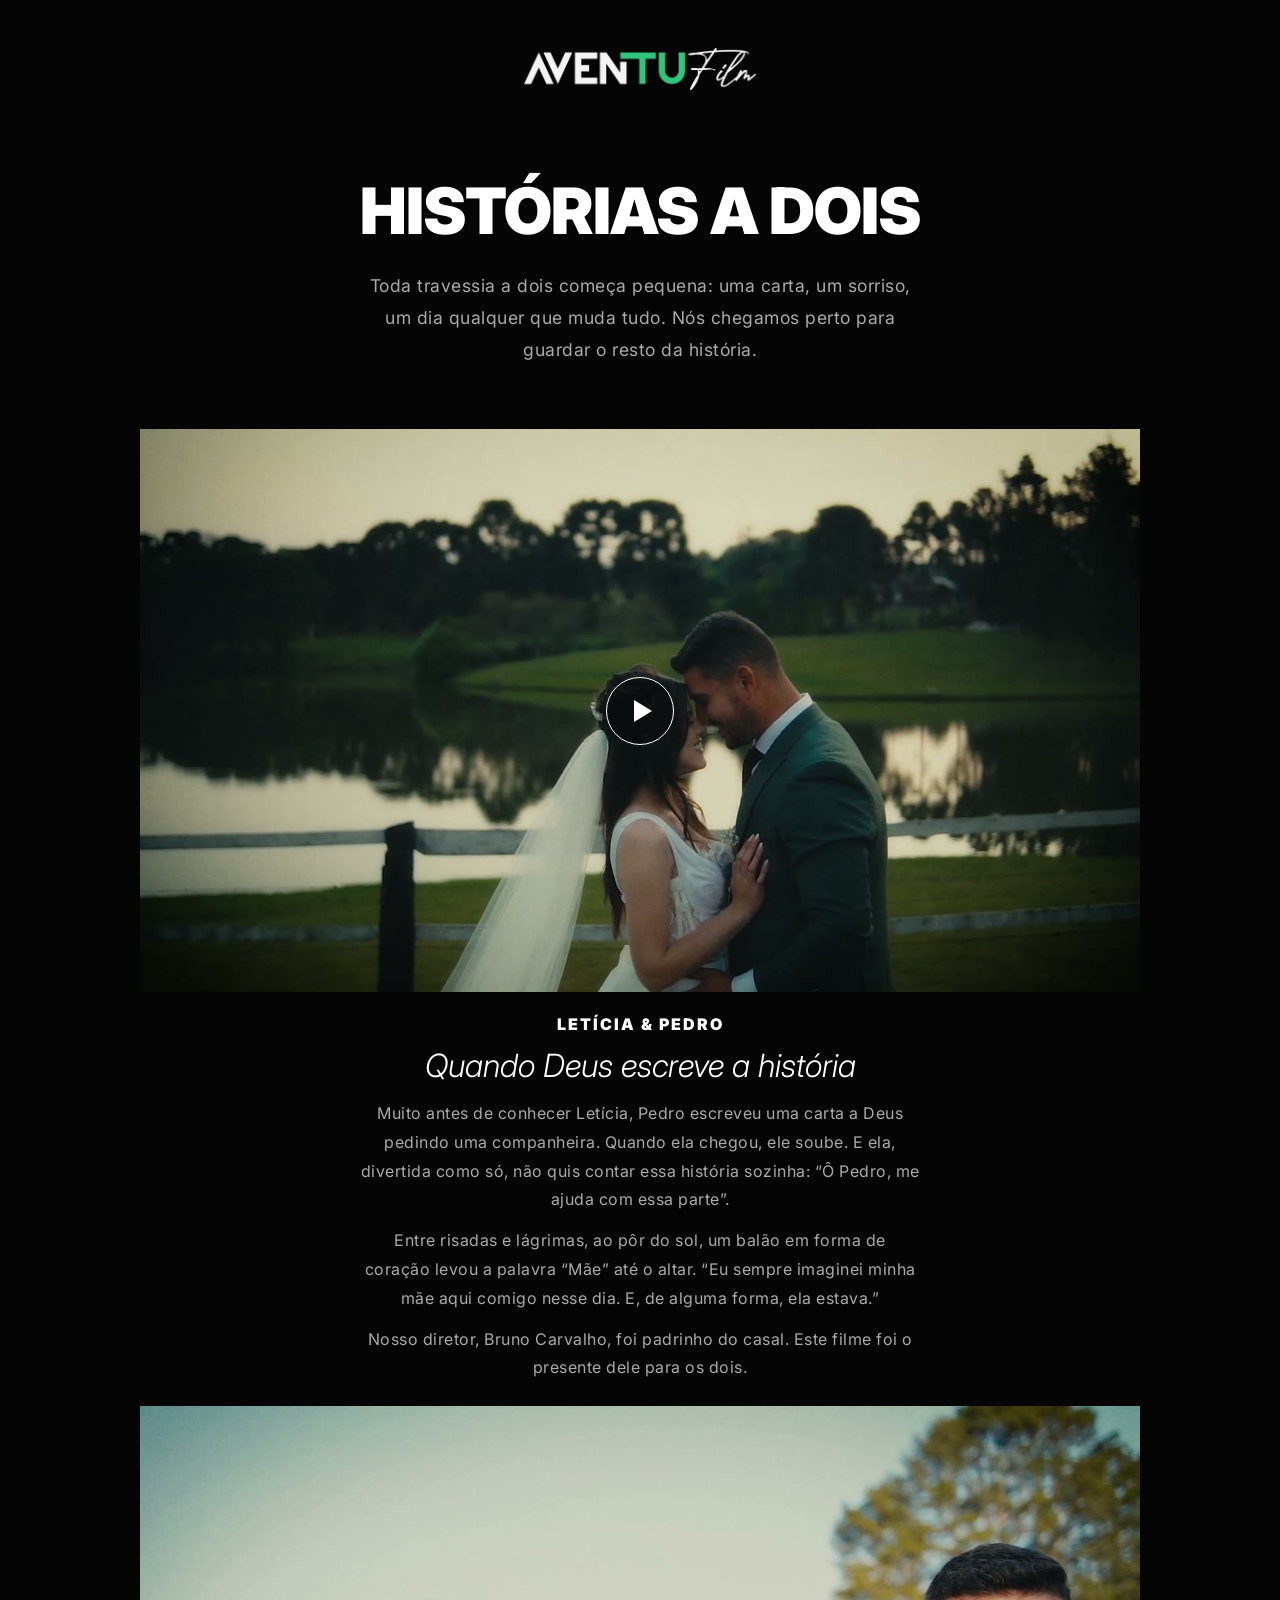
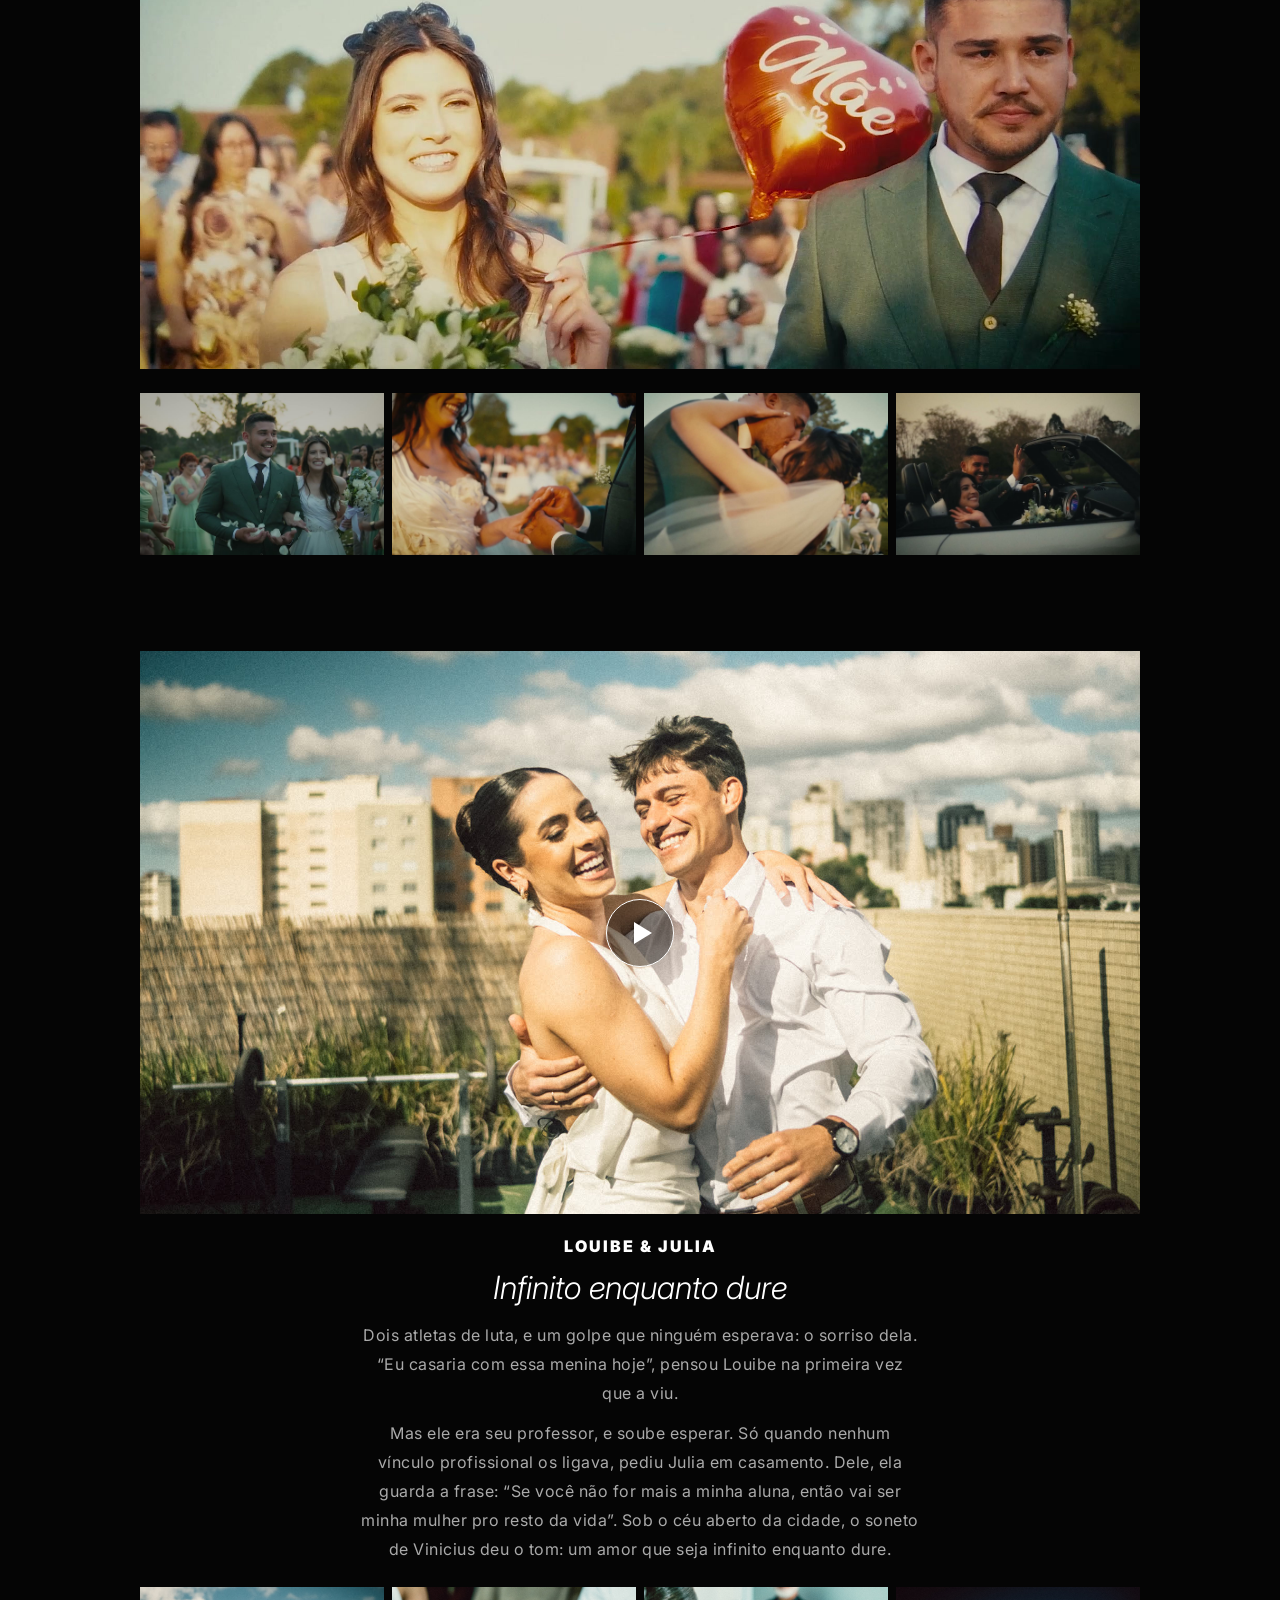
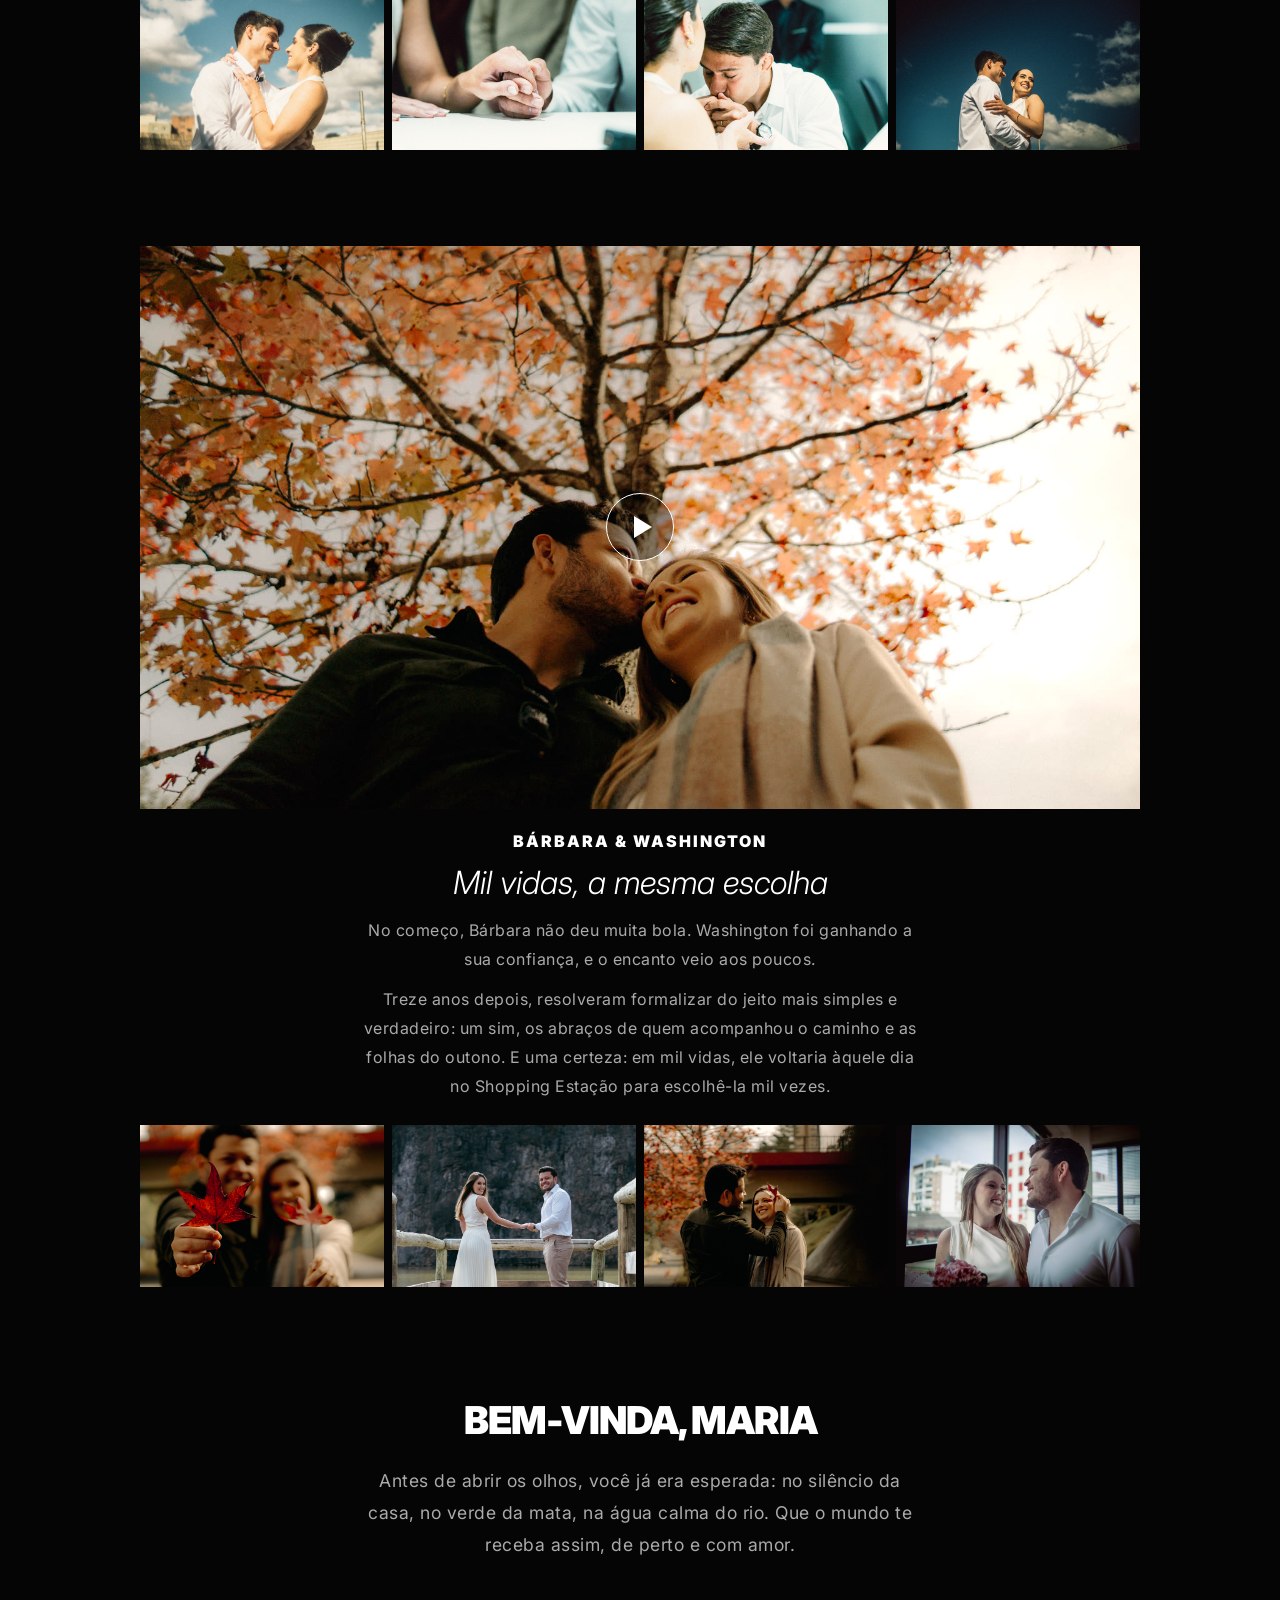
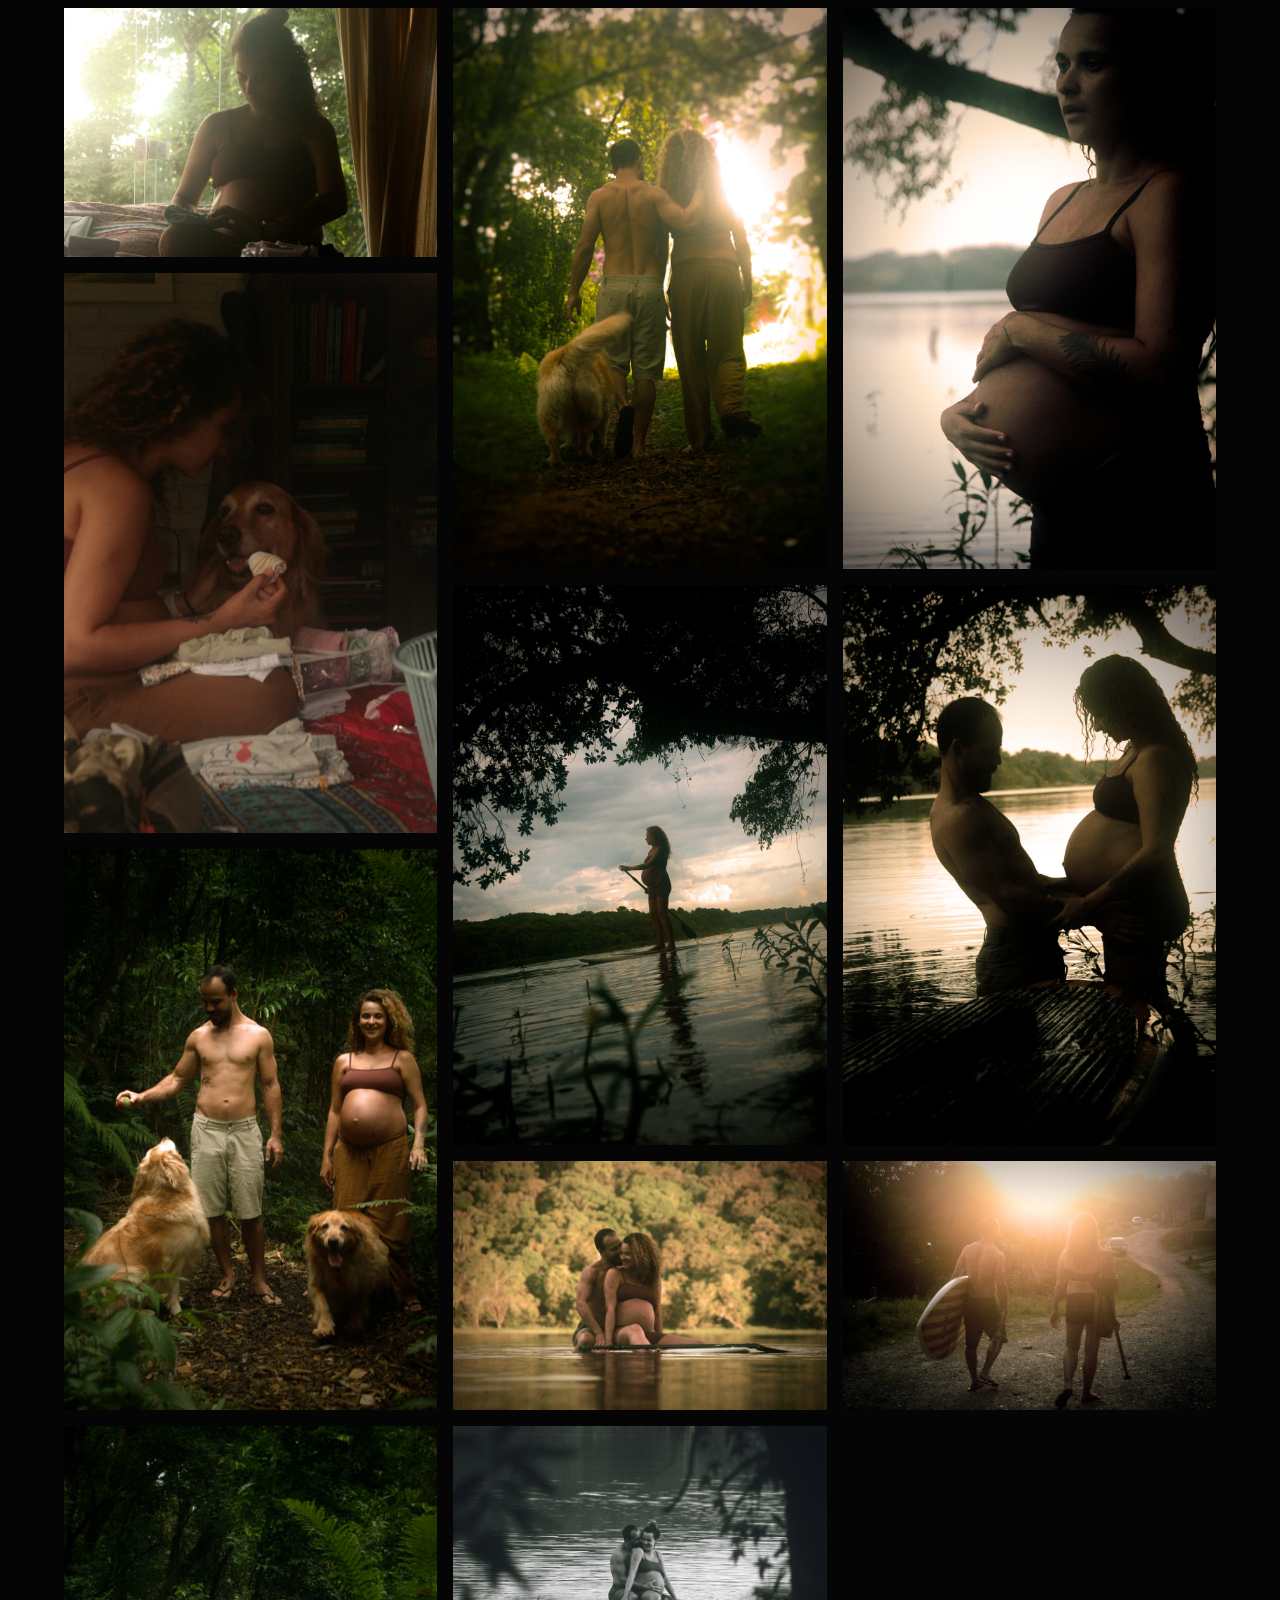
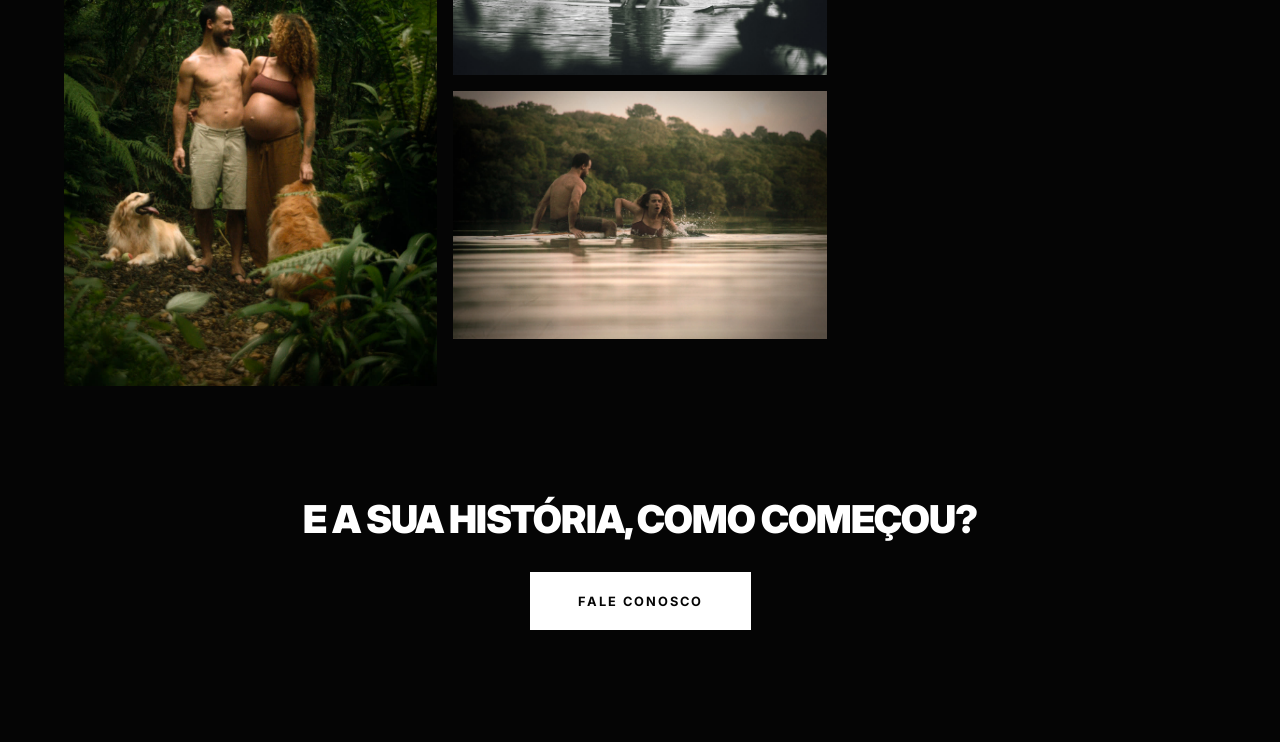
==== historias-a-dois/index.html @ f2e2f042 "Adiciona a página Histórias a dois Co-authored-by: OpenBot <335604065+openbotgit[bot]@users.noreply." ====
<!DOCTYPE html>
<html lang="pt-BR">

<head>
    <meta charset="UTF-8">
    <meta name="viewport" content="width=device-width, initial-scale=1.0">
    <title>Histórias a dois | AventuFilm</title>
    <meta name="description" content="Filmes de casamento e ensaios da AventuFilm.">
    <!-- Página fora do menu: não deve aparecer em buscas -->
    <meta name="robots" content="noindex, nofollow">

    <link rel="icon" href="/favicon.ico?v=3" sizes="any">
    <link rel="icon" type="image/png" href="/favicon-32.png?v=3" sizes="32x32">
    <link rel="apple-touch-icon" href="/assets/img/apple-touch-icon.png?v=3">

    <meta property="og:type" content="website">
    <meta property="og:url" content="https://aventufilm.com.br/historias-a-dois/">
    <meta property="og:title" content="Histórias a dois | AventuFilm">
    <meta property="og:description" content="Filmes de casamento e ensaios da AventuFilm.">
    <meta property="og:image" content="https://aventufilm.com.br/historias-a-dois/img/og.jpg">
    <meta property="og:image:width" content="1200">
    <meta property="og:image:height" content="630">
    <meta name="twitter:card" content="summary_large_image">

    <script async src="https://www.googletagmanager.com/gtag/js?id=G-DMDJPM29SL"></script>
    <script>
        window.dataLayer = window.dataLayer || [];
        function gtag() { dataLayer.push(arguments); }
        gtag('js', new Date());
        gtag('config', 'G-DMDJPM29SL');
    </script>

    <link rel="stylesheet" href="/style.css?v=8">
    <link rel="preconnect" href="https://fonts.googleapis.com">
    <link rel="preconnect" href="https://fonts.gstatic.com" crossorigin>
    <link href="https://fonts.googleapis.com/css2?family=Inter:wght@300;400;500;700;900&display=swap" rel="stylesheet">
    <style>
        .duo-wrap { max-width: 1200px; margin: 0 auto; padding: 0 1.5rem; }
        .duo-top { text-align: center; padding: 3rem 0 0; }
        .duo-top img { height: 42px; width: auto; }
        .duo-intro { text-align: center; padding: 5rem 0 4rem; }
        .duo-intro h1 { font-size: clamp(2.2rem, 7vw, 4rem); }
        .duo-intro p, .duo-section-text { max-width: 560px; margin: 1.5rem auto 0; font-size: 1.1rem; line-height: 1.8; }
        .films { display: grid; gap: 6rem; max-width: 1000px; margin: 0 auto; }
        .film p { max-width: 560px; margin: .75rem auto 0; text-align: center; line-height: 1.8; }
        .film h3 { margin-top: .75rem; text-align: center; font-size: clamp(1.4rem, 3.5vw, 2rem); font-weight: 300; font-style: italic; text-transform: none; letter-spacing: 0; line-height: 1.3; }
        .balloon { display: block; width: 100%; margin-top: 1.5rem; border: 0; padding: 0; background: #111; cursor: zoom-in; }
        .balloon img { display: block; width: 100%; height: auto; }
        .stills { display: grid; grid-template-columns: repeat(4, 1fr); gap: .5rem; margin-top: 1.5rem; }
        .stills button { aspect-ratio: 3 / 2; border: 0; padding: 0; background: #111; cursor: zoom-in; overflow: hidden; }
        .stills img { display: block; width: 100%; height: 100%; object-fit: cover; }
        .film-play { position: relative; display: block; width: 100%; aspect-ratio: 16 / 9; border: 0; padding: 0; background: #111; cursor: pointer; overflow: hidden; }
        .film-play img, .film-play iframe { position: absolute; inset: 0; width: 100%; height: 100%; object-fit: cover; border: 0; transition: transform .6s ease; }
        .film-play:hover img { transform: scale(1.03); }
        .film-play span { position: absolute; top: 50%; left: 50%; width: 68px; height: 68px; margin: -34px 0 0 -34px; border: 1px solid #fff; border-radius: 50%; background: rgba(0, 0, 0, .35); }
        .film-play span::after { content: ""; position: absolute; top: 22px; left: 27px; border-style: solid; border-width: 11px 0 11px 18px; border-color: transparent transparent transparent #fff; }
        .film h2 { margin-top: 1.5rem; text-align: center; font-size: 1rem; letter-spacing: 2px; }
        .essay { padding: 7rem 0 0; text-align: center; }
        .essay h2 { font-size: clamp(1.6rem, 4vw, 2.4rem); }
        .photos { columns: 3; column-gap: 1rem; margin-top: 3rem; }
        .photos button { display: block; width: 100%; margin: 0 0 1rem; padding: 0; border: 0; background: #111; cursor: zoom-in; break-inside: avoid; }
        .photos img { display: block; width: 100%; height: auto; }
        .duo-cta { text-align: center; padding: 7rem 0; }
        .duo-cta h2 { font-size: clamp(1.6rem, 4vw, 2.4rem); margin-bottom: 2rem; }
        dialog { margin: auto; padding: 0; border: 0; background: transparent; max-width: 94vw; max-height: 94vh; }
        dialog::backdrop { background: rgba(0, 0, 0, .94); }
        dialog img { display: block; max-width: 94vw; max-height: 94vh; cursor: zoom-out; }
        @media (max-width: 800px) {
            .films { gap: 4rem; }
            .stills { grid-template-columns: repeat(2, 1fr); }
            .photos { columns: 2; column-gap: .5rem; }
            .photos button { margin-bottom: .5rem; }
        }
    </style>
</head>

<body>
    <main class="duo-wrap">
        <header class="duo-top">
            <a href="/"><img src="/assets/img/logo.png" alt="AventuFilm"></a>
        </header>

        <section class="duo-intro">
            <h1>Histórias a dois</h1>
            <p>Toda travessia a dois começa pequena: uma carta, um sorriso, um dia qualquer que muda tudo. Nós chegamos perto para guardar o resto da história.</p>
        </section>

        <section class="films" aria-label="Filmes de casamento">
            <article class="film">
                <button class="film-play" type="button" data-video="tRZiN6aAvtY" aria-label="Assistir ao filme de Letícia e Pedro">
                    <img src="img/leticia-pedro.jpg" alt="Letícia e Pedro abraçados à beira do lago"><span></span>
                </button>
                <h2>Letícia &amp; Pedro</h2>
                <h3>Quando Deus escreve a história</h3>
                <p>Muito antes de conhecer Letícia, Pedro escreveu uma carta a Deus pedindo uma companheira. Quando ela chegou, ele soube. E ela, divertida como só, não quis contar essa história sozinha: “Ô Pedro, me ajuda com essa parte”.</p>
                <p>Entre risadas e lágrimas, ao pôr do sol, um balão em forma de coração levou a palavra “Mãe” até o altar. “Eu sempre imaginei minha mãe aqui comigo nesse dia. E, de alguma forma, ela estava.”</p>
                <p>Nosso diretor, Bruno Carvalho, foi padrinho do casal. Este filme foi o presente dele para os dois.</p>
                <button type="button" class="balloon"><img src="img/leticia-pedro-balao.jpg" alt="Letícia e Pedro no altar com o balão em forma de coração escrito Mãe" width="1920" height="1080" loading="lazy"></button>
                <div class="stills">
                    <button type="button"><img src="img/leticia-pedro-1.jpg" alt="Letícia e Pedro, cena 1" loading="lazy"></button>
                    <button type="button"><img src="img/leticia-pedro-2.jpg" alt="Letícia e Pedro, cena 2" loading="lazy"></button>
                    <button type="button"><img src="img/leticia-pedro-3.jpg" alt="Letícia e Pedro, cena 3" loading="lazy"></button>
                    <button type="button"><img src="img/leticia-pedro-4.jpg" alt="Letícia e Pedro, cena 4" loading="lazy"></button>
                </div>
            </article>
            <article class="film">
                <button class="film-play" type="button" data-video="ZLOc8lEnWGk" aria-label="Assistir ao filme de Louibe e Julia">
                    <img src="img/loibe-julia.jpg" alt="Cena do filme de Louibe e Julia" loading="lazy"><span></span>
                </button>
                <h2>Louibe &amp; Julia</h2>
                <h3>Infinito enquanto dure</h3>
                <p>Dois atletas de luta, e um golpe que ninguém esperava: o sorriso dela. “Eu casaria com essa menina hoje”, pensou Louibe na primeira vez que a viu.</p>
                <p>Mas ele era seu professor, e soube esperar. Só quando nenhum vínculo profissional os ligava, pediu Julia em casamento. Dele, ela guarda a frase: “Se você não for mais a minha aluna, então vai ser minha mulher pro resto da vida”. Sob o céu aberto da cidade, o soneto de Vinicius deu o tom: um amor que seja infinito enquanto dure.</p>
                <div class="stills">
                    <button type="button"><img src="img/loibe-julia-1.jpg" alt="Louibe e Julia, cena 1" loading="lazy"></button>
                    <button type="button"><img src="img/loibe-julia-2.jpg" alt="Louibe e Julia, cena 2" loading="lazy"></button>
                    <button type="button"><img src="img/loibe-julia-3.jpg" alt="Louibe e Julia, cena 3" loading="lazy"></button>
                    <button type="button"><img src="img/loibe-julia-4.jpg" alt="Louibe e Julia, cena 4" loading="lazy"></button>
                </div>
            </article>
            <article class="film">
                <button class="film-play" type="button" data-video="5UV-rMK9a9Q" aria-label="Assistir ao filme de Bárbara e Washington">
                    <img src="img/barbara-washington.jpg" style="object-position: center bottom" alt="Cena do filme de Bárbara e Washington" loading="lazy"><span></span>
                </button>
                <h2>Bárbara &amp; Washington</h2>
                <h3>Mil vidas, a mesma escolha</h3>
                <p>No começo, Bárbara não deu muita bola. Washington foi ganhando a sua confiança, e o encanto veio aos poucos.</p>
                <p>Treze anos depois, resolveram formalizar do jeito mais simples e verdadeiro: um sim, os abraços de quem acompanhou o caminho e as folhas do outono. E uma certeza: em mil vidas, ele voltaria àquele dia no Shopping Estação para escolhê-la mil vezes.</p>
                <div class="stills">
                    <button type="button"><img src="img/barbara-washington-1.jpg" alt="Bárbara e Washington, cena 1" loading="lazy"></button>
                    <button type="button"><img src="img/barbara-washington-2.jpg" alt="Bárbara e Washington, cena 2" loading="lazy"></button>
                    <button type="button"><img src="img/barbara-washington-3.jpg" alt="Bárbara e Washington, cena 3" loading="lazy"></button>
                    <button type="button"><img src="img/barbara-washington-4.jpg" alt="Bárbara e Washington, cena 4" loading="lazy"></button>
                </div>
            </article>
        </section>

        <section class="essay">
            <h2>Bem-vinda, Maria</h2>
            <p class="duo-section-text">Antes de abrir os olhos, você já era esperada: no silêncio da casa, no verde da mata, na água calma do rio. Que o mundo te receba assim, de perto e com amor.</p>
            <div class="photos" id="photos"></div>
        </section>

        <section class="duo-cta">
            <h2>E a sua história, como começou?</h2>
            <a class="btn" href="https://wa.me/554130125541?text=Ol%C3%A1%21%20Vi%20a%20p%C3%A1gina%20Hist%C3%B3rias%20a%20dois%20e%20quero%20conversar." target="_blank" rel="noopener" data-local="historias-a-dois">Fale conosco</a>
        </section>
    </main>

    <dialog id="zoom"><img alt="Foto ampliada"></dialog>

    <script>
        const photos = document.getElementById('photos');
        const zoom = document.getElementById('zoom');
        // Dimensões reais evitam que a página "pule" enquanto as fotos carregam
        const portrait = [2, 3, 4, 5, 6, 10, 11];
        for (let i = 1; i <= 12; i++) {
            const button = document.createElement('button');
            const img = new Image();
            img.width = portrait.includes(i) ? 1066 : 1600;
            img.height = portrait.includes(i) ? 1600 : 1066;
            img.loading = 'lazy';
            img.alt = 'Ensaio de Maria na natureza, foto ' + i;
            img.src = 'img/maria-' + String(i).padStart(2, '0') + '.jpg';
            button.type = 'button';
            button.append(img);
            button.addEventListener('click', () => { zoom.firstElementChild.src = img.src; zoom.showModal(); });
            photos.append(button);
        }
        document.querySelectorAll('.stills button, .balloon').forEach((button) => {
            button.addEventListener('click', () => { zoom.firstElementChild.src = button.firstElementChild.src; zoom.showModal(); });
        });
        zoom.addEventListener('click', () => zoom.close());

        // O player do YouTube só é carregado quando a pessoa pede
        document.querySelectorAll('.film-play').forEach((button) => {
            button.addEventListener('click', () => {
                const frame = document.createElement('iframe');
                frame.src = 'https://www.youtube.com/embed/' + button.dataset.video + '?autoplay=1&rel=0';
                frame.title = button.getAttribute('aria-label');
                frame.allow = 'autoplay; encrypted-media; picture-in-picture; fullscreen';
                frame.allowFullscreen = true;
                const holder = document.createElement('div');
                holder.className = 'film-play';
                holder.append(frame);
                button.replaceWith(holder);
            });
        });

        document.addEventListener('click', (e) => {
            const link = e.target.closest('a[href^="https://wa.me/"]');
            if (link) gtag('event', 'clique_contato', { metodo: 'whatsapp', local: link.dataset.local });
        });
    </script>
</body>

</html>
---- style.css ----
/* Base Reset */
* {
    margin: 0;
    padding: 0;
    box-sizing: border-box;
}

:root {
    --bg-color: #050505;
    --text-primary: #ffffff;
    --text-secondary: #aaaaaa;
    --accent-color: #ffffff;
    /* Mark Bone is mostly stark white on black */
    --overlay-color: rgba(0, 0, 0, 0.4);
    --font-main: 'Inter', sans-serif;
    --transition-smooth: all 0.4s ease;
}

html {
    scroll-behavior: smooth;
    font-size: 16px;
}

body {
    background-color: var(--bg-color);
    color: var(--text-primary);
    font-family: var(--font-main);
    line-height: 1.5;
    overflow-x: hidden;
}

/* Layout */
.container {
    max-width: 1400px;
    margin: 0 auto;
    padding: 0 4rem;
}

.section {
    padding: 8rem 0;
}

/* Typography */
h1,
h2,
h3,
h4 {
    font-weight: 900;
    line-height: 1.1;
    text-transform: uppercase;
    letter-spacing: -1px;
}

p {
    color: var(--text-secondary);
    font-size: 1rem;
    font-weight: 400;
    letter-spacing: 0.5px;
}

/* Header & Nav */
.header {
    position: fixed;
    top: 0;
    left: 0;
    width: 100%;
    padding: 2.5rem 0;
    z-index: 1000;
    transition: var(--transition-smooth);
}

.header.scrolled {
    padding: 1.5rem 0;
    background-color: rgba(5, 5, 5, 0.95);
    backdrop-filter: blur(5px);
}

.header-container {
    display: flex;
    justify-content: space-between;
    align-items: center;
}

.logo img {
    height: 40px;
    width: auto;
}

.nav-list {
    display: flex;
    list-style: none;
    gap: 2.5rem;
}

.nav-link {
    color: var(--text-primary);
    text-decoration: none;
    font-size: 0.8rem;
    font-weight: 500;
    text-transform: uppercase;
    letter-spacing: 2px;
    transition: var(--transition-smooth);
}

.nav-link:hover {
    color: var(--text-secondary);
}

/* Menu Toggle (Mobile) */
.menu-toggle {
    display: none;
    cursor: pointer;
    flex-direction: column;
    gap: 6px;
    z-index: 1001;
}

.menu-toggle span {
    width: 30px;
    height: 2px;
    background-color: var(--text-primary);
    transition: var(--transition-smooth);
}

/* Hero Section & Slideshow */
.hero {
    height: 100vh;
    position: relative;
    display: flex;
    align-items: center;
    justify-content: center;
    text-align: center;
    overflow: hidden;
    background-color: #000;
}

.hero-slideshow {
    position: absolute;
    top: 0;
    left: 0;
    width: 100%;
    height: 100%;
    z-index: 1;
}

.hero-slide {
    position: absolute;
    top: 0;
    left: 0;
    width: 100%;
    height: 100%;
    background-size: cover;
    background-position: center;
    opacity: 0;
    transition: opacity 1.5s ease-in-out;
    filter: brightness(0.65);
    z-index: 1;
}

.hero-slide.active {
    opacity: 1;
    z-index: 2;
}

.hero-slide.ken-burns {
    animation: kenBurns 12s ease-in-out infinite alternate;
}

@keyframes kenBurns {
    0% {
        transform: scale(1) translate(0, 0);
    }

    100% {
        transform: scale(1.1) translate(-2%, -1%);
    }
}

.hero-overlay {
    position: absolute;
    top: 0;
    left: 0;
    width: 100%;
    height: 100%;
    background: radial-gradient(circle at center, rgba(0, 0, 0, 0.15) 0%, rgba(0, 0, 0, 0.65) 100%), rgba(0, 0, 0, 0.35);
    z-index: 3;
    pointer-events: none;
}

.hero-content {
    position: relative;
    z-index: 4;
}

.hero-title {
    font-size: 8rem;
    color: #fff;
    margin-bottom: 1rem;
    letter-spacing: -3px;
}

.hero-subtitle {
    font-size: 1.2rem;
    font-weight: 500;
    letter-spacing: 6px;
    color: #fff;
    text-transform: uppercase;
}

/* Buttons */
.btn {
    display: inline-block;
    padding: 1.2rem 3rem;
    background-color: var(--text-primary);
    color: var(--bg-color);
    text-decoration: none;
    font-weight: 700;
    text-transform: uppercase;
    letter-spacing: 2px;
    font-size: 0.8rem;
    transition: var(--transition-smooth);
}

.btn:hover {
    background-color: #ddd;
}

.btn.btn-outline {
    background-color: transparent;
    color: var(--text-primary);
    border: 1px solid var(--text-primary);
}

.btn.btn-outline:hover {
    background-color: var(--text-primary);
    color: var(--bg-color);
}

/* Botão de orçamento no topo */
.header-cta {
    margin-left: 2.5rem;
    padding: 0.8rem 1.4rem;
    white-space: nowrap;
}

.nav {
    margin-left: auto;
}

.header .nav-link {
    white-space: nowrap;
}

.contact-actions {
    display: flex;
    flex-wrap: wrap;
    justify-content: center;
    gap: 1rem;
}

@media (max-width: 1300px) {
    .header .container {
        padding: 0 1.5rem;
    }

    .header .logo img {
        height: 30px;
    }

    .header .nav-list {
        gap: 1.25rem;
    }

    .header .nav-link {
        letter-spacing: 1px;
    }

    .header-cta {
        margin-left: 1.25rem;
        padding: 0.7rem 0.9rem;
        letter-spacing: 1px;
    }
}

@media (min-width: 769px) and (max-width: 960px) {
    .header .logo img {
        height: 24px;
    }

    .header .nav-list {
        gap: 0.8rem;
    }

    .header .nav-link {
        font-size: 0.68rem;
        letter-spacing: 0;
    }
}

@media (max-width: 768px) {
    .header .container {
        padding: 0 1.25rem;
    }

    .header .logo img {
        height: 26px;
    }

    .header .nav-link {
        letter-spacing: 2px;
    }

    .header-cta {
        margin-left: auto;
        margin-right: 1rem;
        padding: 0.6rem 0.7rem;
        font-size: 0.65rem;
        position: relative;
        z-index: 1001;
    }
}

@media (max-width: 400px) {
    .header .container {
        padding: 0 1rem;
    }

    .header .logo img {
        height: 22px;
    }

    .header-cta {
        margin-right: 0.75rem;
        padding: 0.6rem 0.55rem;
        font-size: 0.6rem;
        letter-spacing: 0.5px;
    }
}

/* Sections Global */
.section-header {
    margin-bottom: 4rem;
    text-align: center;
}

.section-title {
    font-size: 2.5rem;
    margin-bottom: 1rem;
    letter-spacing: 2px;
}

.divider {
    width: 40px;
    height: 2px;
    background-color: var(--text-primary);
    margin: 0 auto;
}

/* Services Section */
.services {
    background-color: #030303;
}

.services-grid {
    display: grid;
    grid-template-columns: repeat(1, 1fr);
    gap: 3rem;
}

@media (min-width: 768px) {
    .services-grid {
        grid-template-columns: repeat(2, 1fr);
        gap: 1.5rem;
    }
}

@media (min-width: 1200px) {
    .services-grid {
        grid-template-columns: repeat(4, 1fr);
    }

    .services-grid .service-card {
        padding: 2.5rem 1.5rem;
    }
}

.service-card {
    padding: 3rem 2rem;
    background: #080808;
    border: 1px solid #111;
    text-align: left;
    transition: var(--transition-smooth);
}

.service-card:hover {
    transform: translateY(-10px);
    border-color: #333;
}

.service-title {
    font-size: 1.5rem;
    margin-bottom: 1rem;
    color: var(--text-primary);
}

.service-desc {
    color: var(--text-secondary);
    line-height: 1.6;
}

/* Portfolio Section */
.portfolio-container {
    display: flex;
    flex-direction: column;
    gap: 4rem;
}

.main-case {
    width: 100%;
    margin-bottom: 2rem;
}

.portfolio-grid {
    display: grid;
    gap: 4rem;
}

.portfolio-grid--duo {
    grid-template-columns: repeat(2, 1fr);
}

.portfolio-grid--quad {
    grid-template-columns: repeat(3, 1fr);
    gap: 2.5rem;
}

@media (max-width: 1024px) {
    .portfolio-grid--quad {
        grid-template-columns: repeat(2, 1fr);
        gap: 3rem;
    }
}

@media (max-width: 768px) {
    .portfolio-grid--duo {
        grid-template-columns: 1fr;
        gap: 2.5rem;
    }
}

@media (max-width: 560px) {
    .portfolio-grid--quad {
        grid-template-columns: 1fr;
        gap: 2.5rem;
    }
}

.case-card {
    position: relative;
    cursor: pointer;
    text-align: left;
    /* Changed to left for a cleaner look */
    width: 100%;
}

.main-case .case-card .case-title {
    font-size: 2.6rem;
    /* Destaque, porém sem exagero */
}

@media (max-width: 768px) {
    .main-case .case-card .case-title {
        font-size: 1.9rem;
    }
}

.case-img-wrapper {
    overflow: hidden;
    position: relative;
    width: 100%;
    padding-top: 56.25%;
    /* 16:9 for main cases */
    margin-bottom: 1.5rem;
    background-color: #111;
}

.portfolio-grid--duo .case-img-wrapper {
    padding-top: 60%;
}

.portfolio-grid--quad .case-img-wrapper {
    padding-top: 66%;
    margin-bottom: 1rem;
}

.portfolio-grid--quad .case-title {
    font-size: 1.15rem;
}

.portfolio-grid--quad .case-category {
    font-size: 0.62rem;
    letter-spacing: 3px;
    margin-bottom: 0.5rem;
}

.case-img {
    position: absolute;
    top: 0;
    left: 0;
    width: 100%;
    height: 100%;
    object-fit: cover;
    transition: transform 1.2s cubic-bezier(0.2, 1, 0.3, 1);
    filter: brightness(0.7);
}

.case-card:hover .case-img {
    transform: scale(1.05);
    filter: brightness(1);
}

.case-category {
    font-size: 0.7rem;
    text-transform: uppercase;
    letter-spacing: 4px;
    color: var(--text-secondary);
    display: block;
    margin-bottom: 0.8rem;
}

.case-title {
    font-size: 1.8rem;
    font-weight: 700;
    line-height: 1.2;
    margin-top: 0.5rem;
}

/* Clients Section (Marquee) */
.clients {
    padding-bottom: 10rem;
    background-color: #050505;
}

.clients-marquee {
    width: 100%;
    overflow: hidden;
    padding: 4rem 0;
    position: relative;
}

.clients-track {
    display: flex;
    width: max-content;
    animation: marquee 25s linear infinite;
    gap: 5rem;
    align-items: center;
}

.clients-track img {
    height: 60px;
    width: auto;
    max-width: 240px;
    object-fit: contain;
    /* Normaliza qualquer logo (colorida ou não) em uma silhueta branca */
    filter: brightness(0) invert(1);
    opacity: 0.55;
    transition: opacity 0.3s;
}

@media (max-width: 768px) {
    .clients-track img {
        height: 48px;
        max-width: 190px;
    }
}

.clients-track img:hover {
    opacity: 1;
}

@keyframes marquee {
    0% {
        transform: translateX(0);
    }

    100% {
        transform: translateX(-50%);
    }
}

/* Team Section */
.team {
    background-color: #0a0a0a;
}

.team-grid {
    display: grid;
    grid-template-columns: repeat(4, 1fr);
    gap: 2rem;
}

.team-member {
    text-align: center;
}

.team-img {
    width: 100%;
    aspect-ratio: 1/1;
    /* Square crop for a clean look */
    object-fit: cover;
    margin-bottom: 1.5rem;
    filter: grayscale(100%);
    transition: var(--transition-smooth);
}

.team-member:hover .team-img {
    filter: grayscale(0%);
}

.team-name {
    font-size: 1.5rem;
    margin-bottom: 0.3rem;
    letter-spacing: 1px;
}

.team-role {
    font-size: 0.8rem;
    text-transform: uppercase;
    letter-spacing: 2px;
    color: var(--text-secondary);
}

/* Contact Section */
.contact-card {
    text-align: center;
    padding: 6rem 0;
}

.contact-title {
    font-size: 4rem;
    margin-bottom: 1rem;
}

.contact-desc {
    margin-bottom: 3rem;
    font-size: 1.2rem;
}

/* Footer */
.footer {
    padding: 4rem 0;
    background-color: #030303;
    text-align: center;
}

.footer-logo {
    height: 30px;
    margin-bottom: 2rem;
    opacity: 0.5;
}

.footer-bottom {
    font-size: 0.8rem;
    color: #444;
    text-transform: uppercase;
    letter-spacing: 1px;
}

/* Scroll Reveal Animations */
.reveal-text {
    opacity: 0;
    transform: translateY(20px);
    transition: opacity 1s ease-out, transform 1s ease-out;
}

.reveal-text.active {
    opacity: 1;
    transform: translateY(0);
}

.reveal-element {
    opacity: 0;
    transform: translateY(40px);
    transition: opacity 1s ease-out, transform 1s ease-out;
}

.reveal-element.active {
    opacity: 1;
    transform: translateY(0);
}

.delay-1 {
    transition-delay: 0.2s;
}

/* Modals (Behance Style) */
.modal {
    position: fixed;
    top: 0;
    left: 0;
    width: 100%;
    height: 100%;
    z-index: 2000;
    opacity: 0;
    pointer-events: none;
    transition: opacity 0.4s ease;
}

.modal.active {
    opacity: 1;
    pointer-events: auto;
}

.modal-overlay {
    position: absolute;
    top: 0;
    left: 0;
    width: 100%;
    height: 100%;
    background: rgba(0, 0, 0, 0.95);
}

.modal-scroll-container {
    position: absolute;
    top: 0;
    left: 0;
    width: 100%;
    height: 100%;
    overflow-y: auto;
    z-index: 5;
    padding: 3rem 1rem;
    scrollbar-width: thin;
    scrollbar-color: #555 transparent;
}

.modal-scroll-container::-webkit-scrollbar {
    width: 6px;
}

.modal-scroll-container::-webkit-scrollbar-thumb {
    background-color: #555;
    border-radius: 6px;
}

.modal-content-wrapper {
    position: relative;
    max-width: 1200px;
    margin: 0 auto;
    background: #0a0a0a;
    border-radius: 8px;
    overflow: hidden;
    padding-bottom: 4rem;
    box-shadow: 0 10px 40px rgba(0, 0, 0, 0.8);
}

.modal-close {
    position: fixed;
    top: 2rem;
    right: 2rem;
    width: 45px;
    height: 45px;
    background: rgba(255, 255, 255, 0.1);
    border-radius: 50%;
    display: flex;
    justify-content: center;
    align-items: center;
    font-size: 2rem;
    color: #fff;
    border: none;
    cursor: pointer;
    z-index: 10;
    backdrop-filter: blur(5px);
    transition: background 0.3s;
}

.modal-close:hover {
    background: rgba(255, 255, 255, 0.2);
}

.modal-header {
    padding: 4rem;
    text-align: center;
}

.modal-title {
    font-size: 3rem;
    margin-bottom: 1rem;
}

.modal-category {
    font-size: 0.9rem;
    color: var(--text-secondary);
    text-transform: uppercase;
    letter-spacing: 2px;
    margin-bottom: 2rem;
    display: block;
}

.modal-desc {
    font-size: 1.1rem;
    max-width: 800px;
    margin: 2rem auto 0;
    line-height: 1.8;
}

.modal-project-link {
    display: inline-block;
    margin-top: 2rem;
    font-size: 0.8rem;
    letter-spacing: 2px;
    text-transform: uppercase;
}

.modal-body-content {
    display: flex;
    flex-direction: column;
    gap: 1rem;
}

.modal-body-content img {
    width: 100%;
    height: auto;
    display: block;
    margin-bottom: 2rem;
}

/* Galeria: stripe horizontal de miniaturas */
.modal-gallery {
    display: flex;
    gap: 0.75rem;
    overflow-x: auto;
    padding: 1rem 0 1.5rem;
    margin: 0;
    scrollbar-width: thin;
}

.modal-gallery .modal-thumb {
    flex: 0 0 auto;
    width: 160px;
    height: 100px;
    object-fit: cover;
    margin-bottom: 0;
    cursor: pointer;
    opacity: 0.65;
    transition: opacity 0.25s ease, transform 0.25s ease;
    border-radius: 2px;
}

.modal-gallery .modal-thumb:hover {
    opacity: 1;
    transform: translateY(-3px);
}

@media (max-width: 560px) {
    .modal-gallery .modal-thumb {
        width: 120px;
        height: 76px;
    }
}

.lightbox {
    position: fixed;
    inset: 0;
    z-index: 3000;
    display: flex;
    align-items: center;
    justify-content: center;
    padding: 4vw;
    background: rgba(0, 0, 0, 0.92);
    opacity: 0;
    pointer-events: none;
    transition: opacity 0.3s ease;
    cursor: zoom-out;
}

.lightbox.active {
    opacity: 1;
    pointer-events: auto;
}

.lightbox img {
    max-width: 100%;
    max-height: 92vh;
    width: auto;
    height: auto;
    object-fit: contain;
    box-shadow: 0 10px 60px rgba(0, 0, 0, 0.6);
}

.modal-video-wrapper {
    position: relative;
    padding-bottom: 56.25%;
    /* 16:9 Aspect Ratio */
    height: 0;
    overflow: hidden;
    margin: 2rem 0;
    background: #000;
}

.modal-video-wrapper iframe,
.modal-video-wrapper video {
    position: absolute;
    top: 0;
    left: 0;
    width: 100%;
    height: 100%;
}

/* Responsive */
@media (max-width: 992px) {
    .hero-title {
        font-size: 5rem;
    }

    .hero-subtitle {
        font-size: 1rem;
    }

    .section-title {
        font-size: 2rem;
    }

    .container {
        padding: 0 2rem;
    }

    .team-grid {
        grid-template-columns: repeat(2, 1fr);
    }
}

@media (max-width: 768px) {
    .nav {
        position: fixed;
        top: 0;
        right: -100%;
        width: 100%;
        height: 100vh;
        background-color: var(--bg-color);
        display: flex;
        justify-content: center;
        align-items: center;
        transition: var(--transition-smooth);
    }

    .nav.active {
        right: 0;
    }

    .nav-list {
        flex-direction: column;
        text-align: center;
        gap: 3rem;
    }

    .nav-link {
        font-size: 1.5rem;
    }

    .menu-toggle {
        display: flex;
    }

    .menu-toggle.active span:nth-child(1) {
        transform: translateY(8px) rotate(45deg);
    }

    .menu-toggle.active span:nth-child(2) {
        transform: translateY(-8px) rotate(-45deg);
    }

    .hero-title {
        font-size: 3.5rem;
    }

    .case-title {
        font-size: 1.8rem;
    }
}

/* About Section */
.about {
    background-color: #050505;
}

.about-grid {
    display: grid;
    grid-template-columns: 1fr;
    gap: 4rem;
    align-items: center;
}

@media (min-width: 992px) {
    .about-grid {
        grid-template-columns: 1.2fr 0.8fr;
    }
}

.about-content {
    text-align: left;
}

.portfolio-intro {
    max-width: 640px;
    margin: 1.5rem auto 0;
    font-size: 1.1rem;
    line-height: 1.8;
    color: var(--text-secondary);
}

.about-text {
    font-size: 1.1rem;
    line-height: 1.8;
    color: var(--text-secondary);
    margin-bottom: 1.5rem;
}

.about-text strong {
    color: var(--text-primary);
    font-weight: 700;
}

.about-img-wrapper {
    overflow: hidden;
    border-radius: 4px;
    border: 1px solid #111;
    background-color: #0a0a0a;
}

.about-img {
    width: 100%;
    height: auto;
    display: block;
    filter: grayscale(100%);
    transition: var(--transition-smooth);
}

.about-img:hover {
    filter: grayscale(0%);
}

/* Footer Social Links */
.footer-socials {
    display: flex;
    justify-content: center;
    gap: 1.5rem;
    margin-bottom: 2rem;
}

.social-link {
    color: #555;
    width: 24px;
    height: 24px;
    display: inline-flex;
    align-items: center;
    justify-content: center;
    transition: color 0.3s, transform 0.3s;
}

.social-link svg {
    width: 100%;
    height: 100%;
}

.social-link:hover {
    color: var(--text-primary);
    transform: translateY(-2px);
}
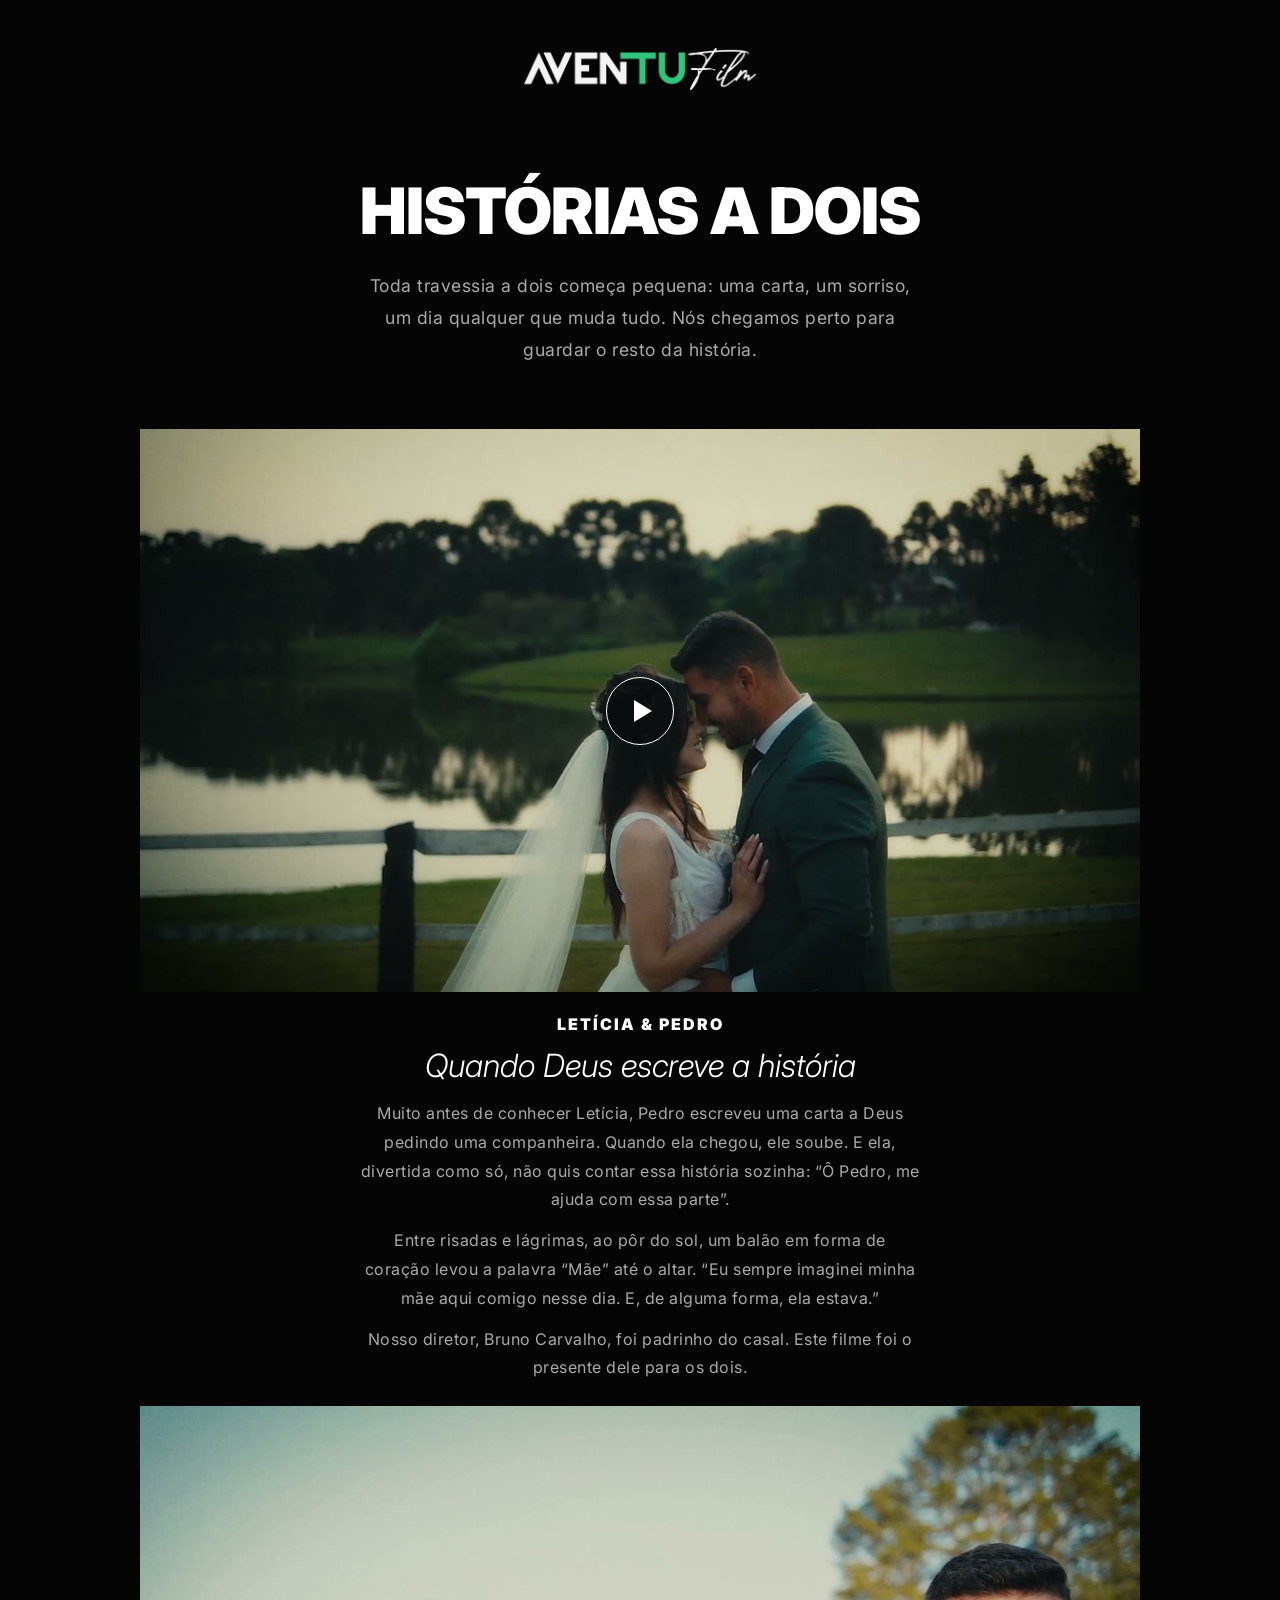
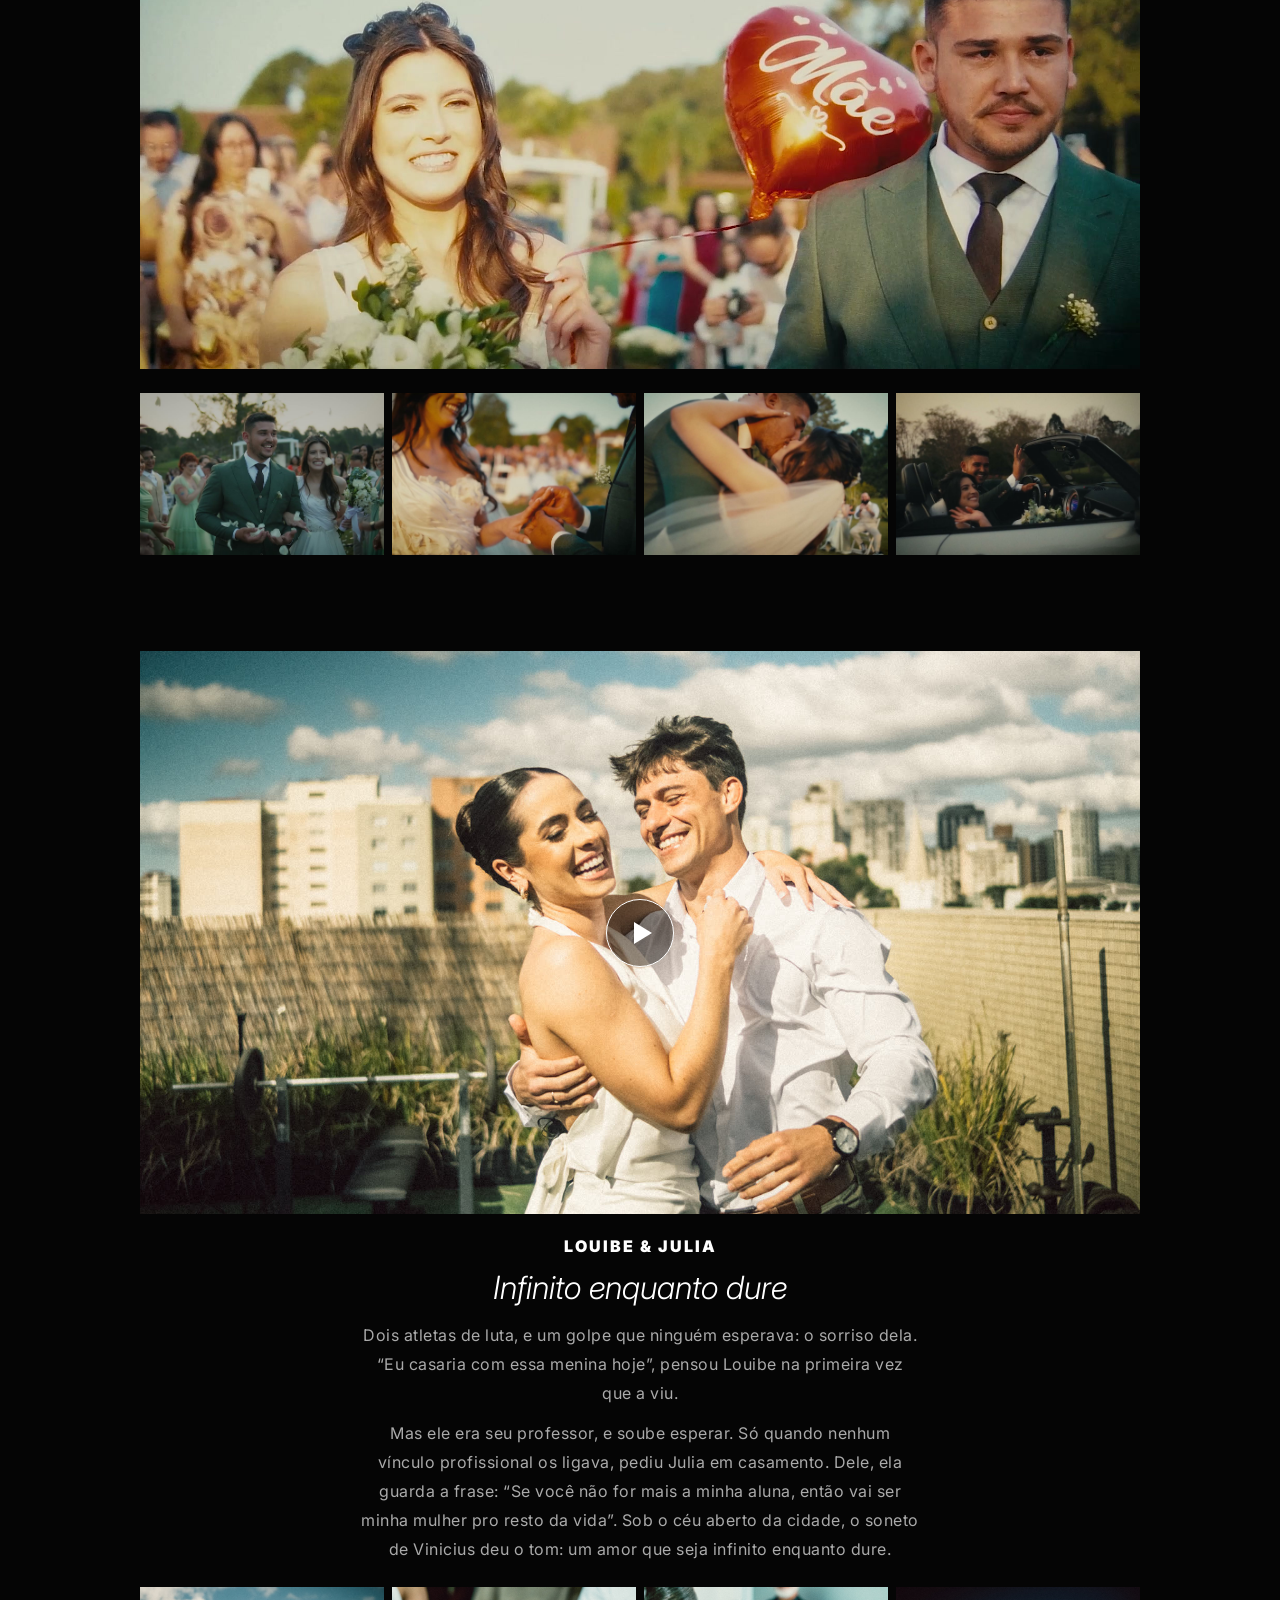
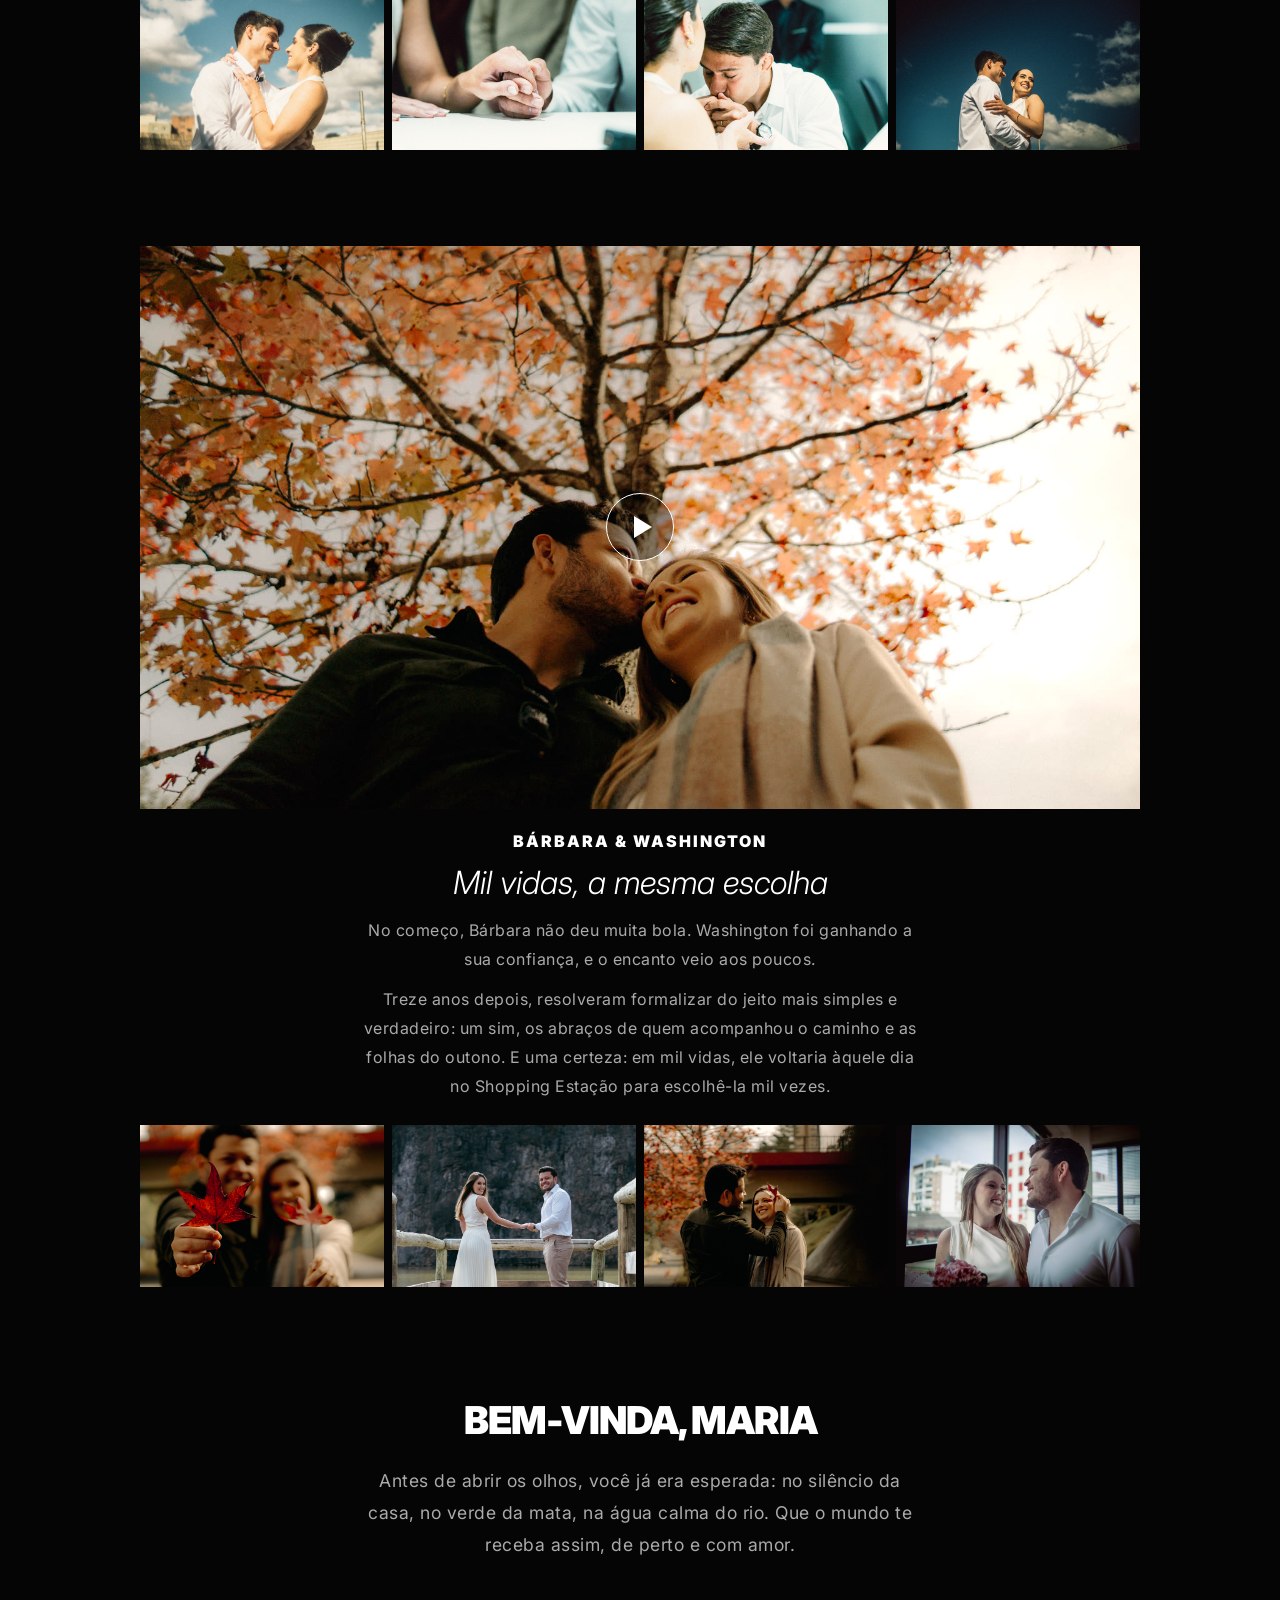
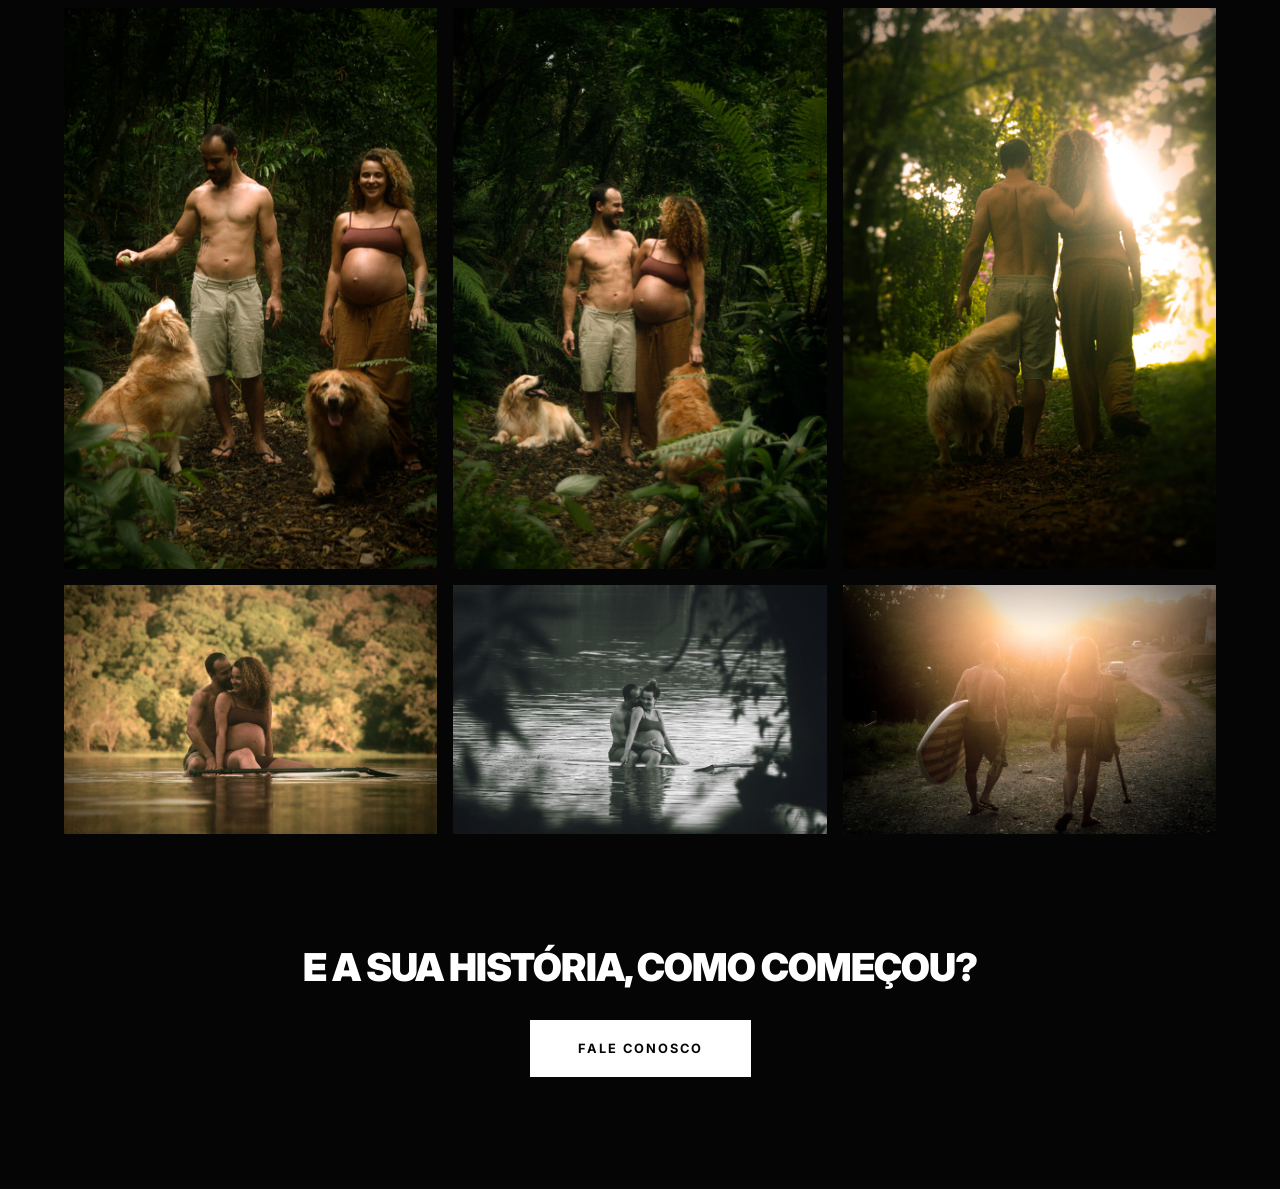
==== commit daad618d: "Deixa seis fotos no ensaio da página Histórias a dois Co-authored-by: OpenBot <335604065+openbotgit[" ====
--- a/historias-a-dois/index.html
+++ b/historias-a-dois/index.html
@@ -57,8 +57,8 @@
         .film h2 { margin-top: 1.5rem; text-align: center; font-size: 1rem; letter-spacing: 2px; }
         .essay { padding: 7rem 0 0; text-align: center; }
         .essay h2 { font-size: clamp(1.6rem, 4vw, 2.4rem); }
-        .photos { columns: 3; column-gap: 1rem; margin-top: 3rem; }
-        .photos button { display: block; width: 100%; margin: 0 0 1rem; padding: 0; border: 0; background: #111; cursor: zoom-in; break-inside: avoid; }
+        .photos { display: grid; grid-template-columns: repeat(3, 1fr); gap: 1rem; align-items: start; margin-top: 3rem; }
+        .photos button { display: block; width: 100%; padding: 0; border: 0; background: #111; cursor: zoom-in; }
         .photos img { display: block; width: 100%; height: auto; }
         .duo-cta { text-align: center; padding: 7rem 0; }
         .duo-cta h2 { font-size: clamp(1.6rem, 4vw, 2.4rem); margin-bottom: 2rem; }
@@ -68,8 +68,7 @@
         @media (max-width: 800px) {
             .films { gap: 4rem; }
             .stills { grid-template-columns: repeat(2, 1fr); }
-            .photos { columns: 2; column-gap: .5rem; }
-            .photos button { margin-bottom: .5rem; }
+            .photos { grid-template-columns: 1fr; gap: .5rem; }
         }
     </style>
 </head>
@@ -153,20 +152,21 @@
         const photos = document.getElementById('photos');
         const zoom = document.getElementById('zoom');
         // Dimensões reais evitam que a página "pule" enquanto as fotos carregam
-        const portrait = [2, 3, 4, 5, 6, 10, 11];
-        for (let i = 1; i <= 12; i++) {
+        // Primeiro as três fotos na vertical (mata), depois as três na horizontal (rio e volta)
+        [3, 4, 5, 7, 8, 12].forEach((file, index) => {
             const button = document.createElement('button');
             const img = new Image();
-            img.width = portrait.includes(i) ? 1066 : 1600;
-            img.height = portrait.includes(i) ? 1600 : 1066;
+            const portrait = file <= 5;
+            img.width = portrait ? 1066 : 1600;
+            img.height = portrait ? 1600 : 1066;
             img.loading = 'lazy';
-            img.alt = 'Ensaio de Maria na natureza, foto ' + i;
-            img.src = 'img/maria-' + String(i).padStart(2, '0') + '.jpg';
+            img.alt = 'Ensaio de Maria na natureza, foto ' + (index + 1);
+            img.src = 'img/maria-' + String(file).padStart(2, '0') + '.jpg';
             button.type = 'button';
             button.append(img);
             button.addEventListener('click', () => { zoom.firstElementChild.src = img.src; zoom.showModal(); });
             photos.append(button);
-        }
+        });
         document.querySelectorAll('.stills button, .balloon').forEach((button) => {
             button.addEventListener('click', () => { zoom.firstElementChild.src = button.firstElementChild.src; zoom.showModal(); });
         });
